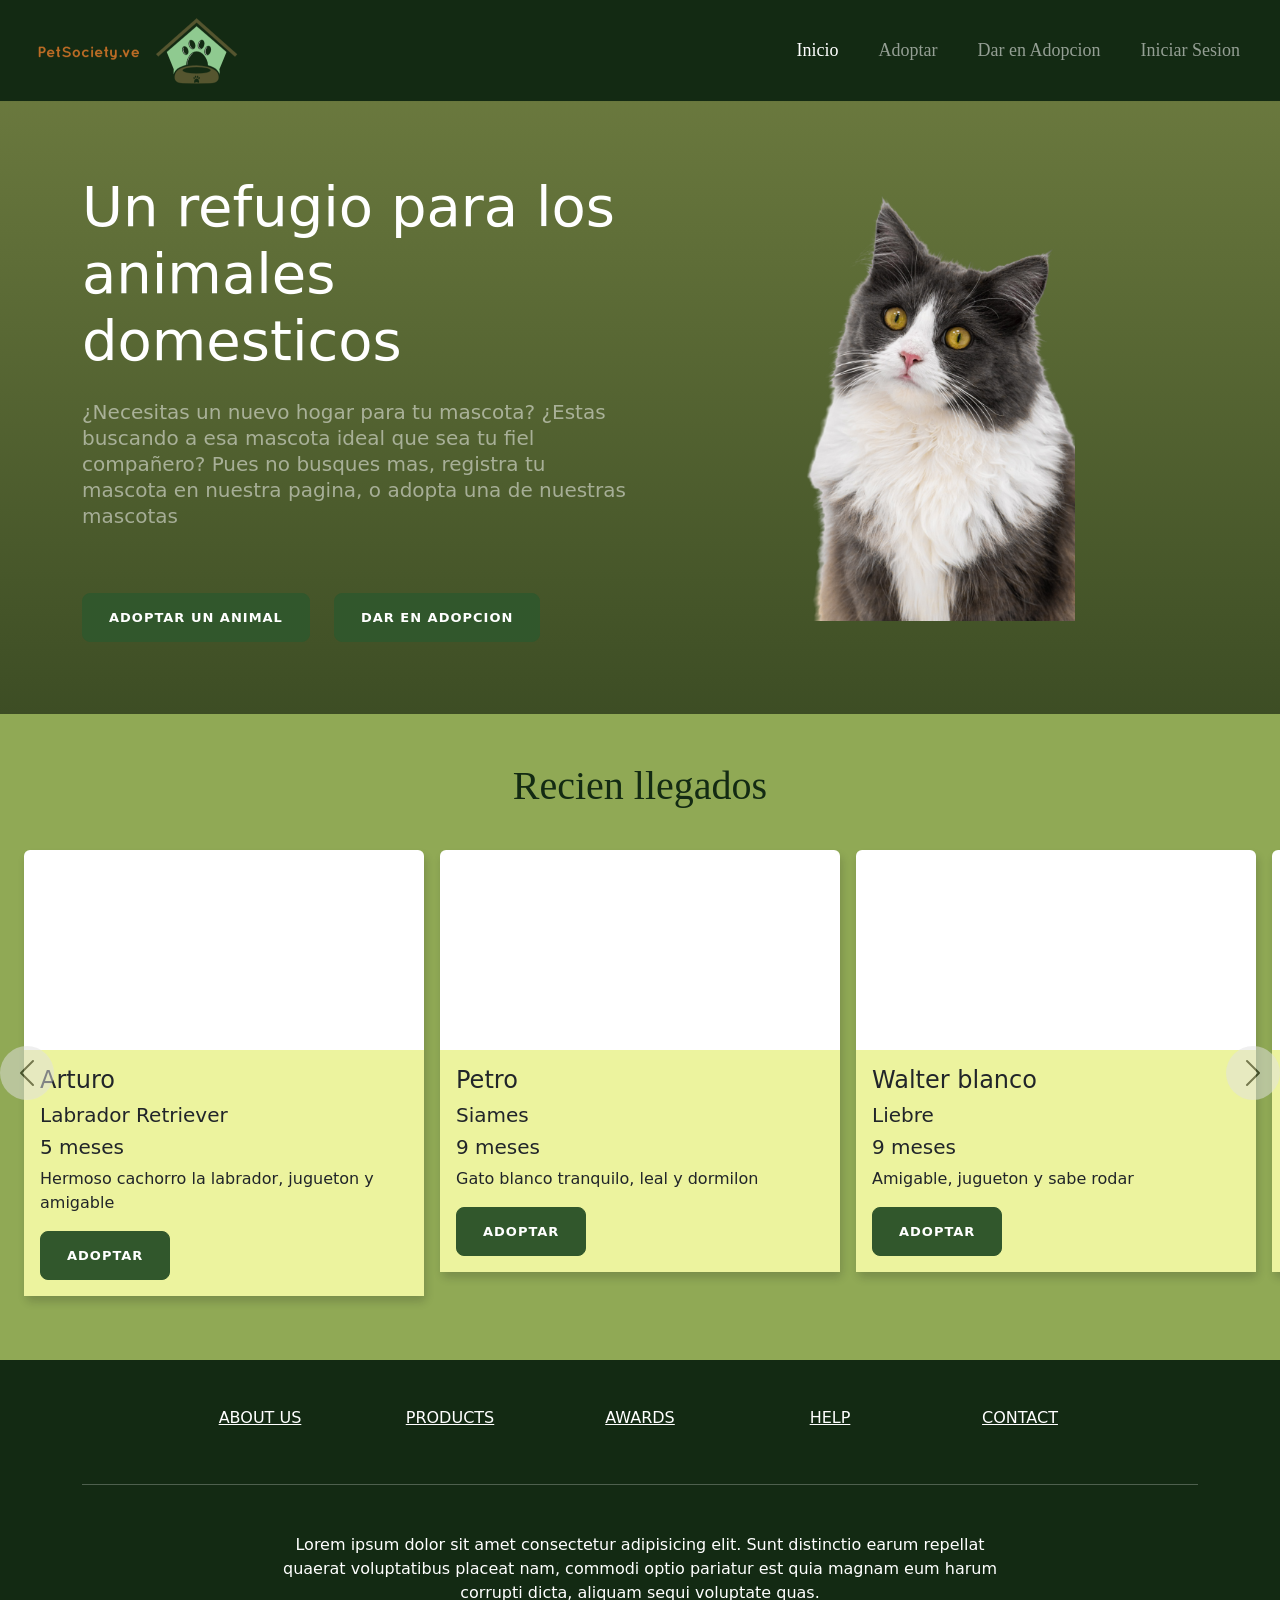
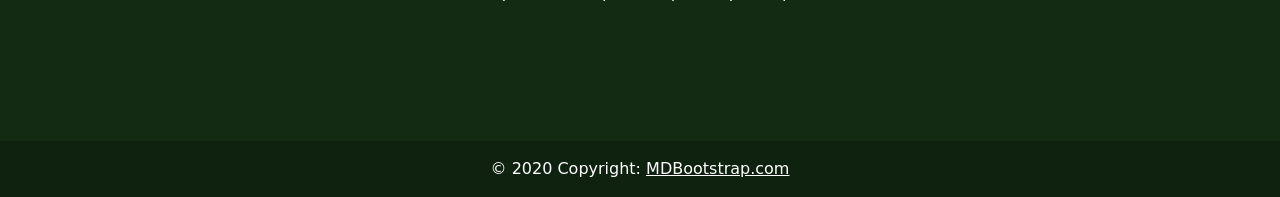
==== index.html @ 2c12a60e "first commit" ====
<!doctype html>
<html lang="en">

<head>
  <title>Title</title>
  <!-- Required meta tags -->
  <meta charset="utf-8">
  <meta name="viewport" content="width=device-width, initial-scale=1, shrink-to-fit=no">

  <!-- Bootstrap CSS v5.2.1 -->
  <link href="https://cdn.jsdelivr.net/npm/bootstrap@5.2.1/dist/css/bootstrap.min.css" rel="stylesheet"
    integrity="sha384-iYQeCzEYFbKjA/T2uDLTpkwGzCiq6soy8tYaI1GyVh/UjpbCx/TYkiZhlZB6+fzT" crossorigin="anonymous">
    <link rel="stylesheet" href="styles/style.css">
  
</head>

<body style="background:#90a955" >
  <header>
   <nav class="navbar navbar-expand-sm navbar-dark navbar-right ">
       <a class="navbar-brand" href="#"><img class="logonav" src="media/flc_design2023010398390.png" alt="logo"></a>
       <button class="navbar-toggler d-lg-none" type="button" data-bs-toggle="collapse" data-bs-target="#collapsibleNavId" aria-controls="collapsibleNavId"
           aria-expanded="false" aria-label="Toggle navigation"></button>
       <div class="collapse navbar-collapse" id="collapsibleNavId">
           <ul class="navbar-nav me-auto mt-2 mt-lg-0" >
               <li class="nav-item">
                   <a class="nav-link active" href="index.html" aria-current="page">Inicio<span class="visually-hidden">(current)</span></a>
               </li>
               <li class="nav-item">
                  <a class="nav-link" href="animal_adopt.html" aria-current="page">Adoptar</a>
               </li>
               <li class="nav-item">
                  <a class="nav-link" href="animal_regist.html" aria-current="page">Dar en Adopcion</a>
               </li>
               <li class="nav-item">
                  <a class="nav-link" href="login.html" aria-current="page">Iniciar Sesion</a>
               </li>
           </ul>
       </div>
   </nav>
  </header>
  <main>
  <!-- Hero -->
<div class="banner-image">
  <div class="container pb-4">
    <div class="row py-5 align-items-center">
      <div class="col-lg-6">
        <h5 class="display-4 mb-4 mt-4 font-weight-bold text-white">Un refugio para los animales domesticos</h5>
        <p class="h5 aa mb-5 pb-3 text-white-50">¿Necesitas un nuevo hogar para tu mascota? ¿Estas buscando a esa mascota ideal que sea tu fiel compañero? Pues no busques mas, registra tu mascota en nuestra pagina, o adopta una de nuestras mascotas</p>
        <div class="d-flex gap-4">
        <a href="animal_adopt.html" class="btn btn-lg btn-hero mr-2 hoverable"><i class="lni lni-apple mr-2"></i> Adoptar un Animal</a>
        <a href="animal_regist.html" class="btn btn-lg btn-hero hoverablee"><i class="lni lni-play-store mr-2"></i> Dar en adopcion</a>
        </div>
      </div>
      <div class="col-lg-6 text-lg-right text-center mt-5 mt-lg-0">
        <div class="banner-phone-image"> <img src="media/gato transparente.png"> </div>
      </div>
    </div>
  </div>
</div>
<!-- Hero -->
<!--Latest animals-->

<h1 class="formtitle mb-4 mt-5">Recien llegados</h1>
<div id="carouselExampleControls" class="carousel mb-5" data-bs-ride="carousel">
  <div class="carousel-inner">
    <div class="carousel-item active">
      <div class="card">
          <img class="card-img-top" src="https://images.unsplash.com/photo-1561495376-dc9c7c5b8726?ixlib=rb-4.0.3&ixid=MnwxMjA3fDB8MHxwaG90by1wYWdlfHx8fGVufDB8fHx8&auto=format&fit=crop&w=580&q=80" alt="">
          <div class="card-body">
                <h4 class="animal-name">Arturo</h4>
                <h5 class="animal-data">Labrador Retriever</h5>
                <h5 class="animal-data">5 meses</h5>
                <p class="animal-descrip">Hermoso cachorro la labrador, jugueton y amigable</p>
                <a href="" class="btn btn-lg btn-hero">Adoptar</a>
          </div>
      </div>
    </div>
    <div class="carousel-item">
      <div class="card">
          <img class="card-img-top" src="https://images.unsplash.com/photo-1472491235688-bdc81a63246e?ixlib=rb-4.0.3&ixid=MnwxMjA3fDB8MHxwaG90by1wYWdlfHx8fGVufDB8fHx8&auto=format&fit=crop&w=870&q=80" alt="">
          <div class="card-body">
                <h4 class="animal-name">Petro</h4>
                <h5 class="animal-data">Siames</h5>
                <h5 class="animal-data">9 meses</h5>
                <p class="animal-descrip">Gato blanco tranquilo, leal y dormilon</p>
                <a href="" class="btn btn-lg btn-hero">Adoptar</a>
          </div>
      </div>
    </div>
    <div class="carousel-item">
      <div class="card">
          <img class="card-img-top" src="https://images.unsplash.com/photo-1589952283406-b53a7d1347e8?ixlib=rb-4.0.3&ixid=MnwxMjA3fDB8MHxwaG90by1wYWdlfHx8fGVufDB8fHx8&auto=format&fit=crop&w=774&q=80" alt="">
          <div class="card-body">
                <h4 class="animal-name">Walter blanco</h4>
                <h5 class="animal-data">Liebre</h5>
                <h5 class="animal-data">9 meses</h5>
                <p class="animal-descrip">Amigable, jugueton y sabe rodar</p>
                <a href="" class="btn btn-lg btn-hero">Adoptar</a>
          </div>
      </div>
    </div>
    <div class="carousel-item">
      <div class="card">
          <img class="card-img-top" src="https://images.unsplash.com/photo-1472491235688-bdc81a63246e?ixlib=rb-4.0.3&ixid=MnwxMjA3fDB8MHxwaG90by1wYWdlfHx8fGVufDB8fHx8&auto=format&fit=crop&w=870&q=80" alt="">
          <div class="card-body">
                <h4 class="animal-name">Petro</h4>
                <h5 class="animal-data">Siames</h5>
                <h5 class="animal-data">9 meses</h5>
                <p class="animal-descrip">Gato blanco tranquilo, leal y dormilon</p>
                <a href="" class="btn btn-lg btn-hero">Adoptar</a>
          </div>
      </div>
    </div>
  </div>
  <button class="carousel-control-prev" type="button" data-bs-target="#carouselExampleControls" data-bs-slide="prev">
    <span class="carousel-control-prev-icon" aria-hidden="true"></span>
    <span class="visually-hidden">Previous</span>
  </button>
  <button class="carousel-control-next" type="button" data-bs-target="#carouselExampleControls" data-bs-slide="next">
    <span class="carousel-control-next-icon" aria-hidden="true"></span>
    <span class="visually-hidden">Next</span>
  </button>
</div>



  </main>
  <!-- Footer -->
  <footer class="text-center text-white" style="background-color: #132A13">
    <!-- Grid container -->
    <div class="container">
      <!-- Section: Links -->
      <section class="mt-5">
        <!-- Grid row-->
        <div class="row text-center d-flex justify-content-center pt-5">
          <!-- Grid column -->
          <div class="col-md-2">
            <h6 class="text-uppercase font-weight-bold">
              <a href="#!" class="text-white">About us</a>
            </h6>
          </div>
          <!-- Grid column -->

          <!-- Grid column -->
          <div class="col-md-2">
            <h6 class="text-uppercase font-weight-bold">
              <a href="#!" class="text-white">Products</a>
            </h6>
          </div>
          <!-- Grid column -->

          <!-- Grid column -->
          <div class="col-md-2">
            <h6 class="text-uppercase font-weight-bold">
              <a href="#!" class="text-white">Awards</a>
            </h6>
          </div>
          <!-- Grid column -->

          <!-- Grid column -->
          <div class="col-md-2">
            <h6 class="text-uppercase font-weight-bold">
              <a href="#!" class="text-white">Help</a>
            </h6>
          </div>
          <!-- Grid column -->

          <!-- Grid column -->
          <div class="col-md-2">
            <h6 class="text-uppercase font-weight-bold">
              <a href="#!" class="text-white">Contact</a>
            </h6>
          </div>
          <!-- Grid column -->
        </div>
        <!-- Grid row-->
      </section>
      <!-- Section: Links -->

      <hr class="my-5" />

      <!-- Section: Text -->
      <section class="mb-5">
        <div class="row d-flex justify-content-center">
          <div class="col-lg-8">
            <p>
              Lorem ipsum dolor sit amet consectetur adipisicing elit. Sunt
              distinctio earum repellat quaerat voluptatibus placeat nam,
              commodi optio pariatur est quia magnam eum harum corrupti
              dicta, aliquam sequi voluptate quas.
            </p>
          </div>
        </div>
      </section>
      <!-- Section: Text -->

      <!-- Section: Social -->
      <section class="text-center mb-5">
        <a href="" class="text-white me-4">
          <i class="fab fa-facebook-f"></i>
        </a>
        <a href="" class="text-white me-4">
          <i class="fab fa-twitter"></i>
        </a>
        <a href="" class="text-white me-4">
          <i class="fab fa-google"></i>
        </a>
        <a href="" class="text-white me-4">
          <i class="fab fa-instagram"></i>
        </a>
        <a href="" class="text-white me-4">
          <i class="fab fa-linkedin"></i>
        </a>
        <a href="" class="text-white me-4">
          <i class="fab fa-github"></i>
        </a>
      </section>
      <!-- Section: Social -->
    </div>
    <!-- Grid container -->

    <!-- Copyright -->
    <div
         class="text-center p-3"
         style="background-color: rgba(0, 0, 0, 0.2)"
         >
      © 2020 Copyright:
      <a class="text-white" href="https://mdbootstrap.com/"
         >MDBootstrap.com</a
        >
    </div>
    <!-- Copyright -->
  </footer>
  <!-- Footer -->

  <!--Jquery-->

  <script src="https://code.jquery.com/jquery-3.6.3.min.js" integrity="sha256-pvPw+upLPUjgMXY0G+8O0xUf+/Im1MZjXxxgOcBQBXU=" crossorigin="anonymous"></script>

  <!-- Bootstrap JavaScript Libraries -->
  <script src="https://cdn.jsdelivr.net/npm/@popperjs/core@2.11.6/dist/umd/popper.min.js"
    integrity="sha384-oBqDVmMz9ATKxIep9tiCxS/Z9fNfEXiDAYTujMAeBAsjFuCZSmKbSSUnQlmh/jp3" crossorigin="anonymous">
  </script>

  <script src="https://cdn.jsdelivr.net/npm/bootstrap@5.2.1/dist/js/bootstrap.min.js"
    integrity="sha384-7VPbUDkoPSGFnVtYi0QogXtr74QeVeeIs99Qfg5YCF+TidwNdjvaKZX19NZ/e6oz" crossorigin="anonymous">
  </script>
  <script src="js/carousel.js"></script>
</body>

</html>
---- styles/style.css ----
/* <--- Estilos Generales ---> */




.formularybody{

    background-color: #90A955;
    align-items: center;
    justify-content: center;

}

.form_image{
    max-height: auto;

}

.messagebox{

    height: 100px !important; 
        
}

.top-form-banner{
        border-top-right-radius:10px;
        border-top-left-radius: 10px;
        width: 745px;
        height: 200px;

}

.top-img-container{

    margin-top: 4rem;
    margin-bottom: -5px;
    align-items: center;
    text-align: center;

}

.formlabel{

    display: block;
    margin-top: 2rem;
    text-align: left;
    font-family: 'Fanwood Text';
    font-style: normal;
    font-weight: 700;
    font-size: 18px;
    line-height: 24px;

    color: #132A13;
}

.formtitle{
    font-family: 'Fanwood Text';
    font-style: normal;
    font-weight: 400;
    font-size: 40px;
    margin-bottom: 10px;
    text-align: center;

    color: #132A13;

}

.formsubtitle{
    font-family: 'Fanwood Text';
    font-style: normal;
    font-weight: 400;
    font-size: 30px;
    margin-top: 10px;

    text-align: center;

    color: #132A13;

}

.form_input{

    width: 100%;
    height: 25px;
    border: solid 1px #132A13;
}

#login_password{

    width: 100%;
    height: 25px;
    border: solid 1px #132A13;
    
}

.radio_container{

    display: flex;
    gap: 5rem;

}

.radiolabel{

    margin-top: 0.5rem;
    text-align: left;
    font-family: 'Fanwood Text';
    font-style: normal;
    font-weight: 300;
    font-size:16px;
    

    color:#132A13;

}

.medium-width{

    display: flex;
    gap: 4rem;

}

.halfcontainer{

    width: 50%;

}

.hyperlink{
    color: #4F772D;
    cursor: pointer;

}

.hoverable:hover{
    background:#132A13 !important ;
   
    color: #FFFFFF !important;
    cursor: pointer !important;
}

.formbody{

background-color: #90A955;

}

/* <-----Barra de navegacion ---->*/
.navbar{

    padding-left: 2rem;
    padding-right: 2rem;
    background-color: #132A13;
}

.logonav{

    width: 100%;
    height: 75px;
    }

.navbar-toggler{

background-color: white;

}

.navbar-collapse{

text-align: center;

}

.navbar-nav{

    justify-content: end;
    flex: auto;}


.nav-link {


    font-family: 'Fanwood Text';
    padding-left: 2rem !important;
    font-size: 18px;
    padding-left: 2rem !important;
 
    
}

/* <--- Estilos Login ---> */

.loginform_container{

    display: flex;
    position: absolute;
    top: 50%;
    left: 50%;
    transform: translate(-50%,-50%);
    text-align: center;
    justify-content: center;
    width: 80%;

}

.formulario_login{
    background-color: #ECF39E;
    border-top-right-radius:10px;
    border-bottom-right-radius: 10px;
    padding-top: 1rem;
    padding-left: 4rem;
    padding-right: 4rem;
    
}

.loginform_button{
    background: #31572C;
    border-radius: 15px;
    padding: 1rem;
    font-family: 'Fanwood Text';
    font-style: normal;
    font-weight: 400;
    font-size: 18px;
    line-height: 10rem;
    color: #FFFFFF;
    
}

/* <--- Estilos Registro ---> */


.regis_formlabel{

    display: block;
    margin-top: 2rem;
    text-align: left;
    font-family: 'Fanwood Text';
    font-style: normal;
    font-weight: 700;
    font-size: 18px;
    line-height: 24px;

    color: #132A13;
}

.registform_container{
     display: flex;
  

    text-align: center;
    justify-content: center;
    width: 100%;
    margin-top: 4rem;
    margin-bottom: 4rem;
}

.formulario_registro{
     background-color: #ECF39E;
    border-top-right-radius:10px;
    border-top-left-radius: 10px;
    border-bottom-right-radius:10px;
    border-bottom-left-radius: 10px;
    padding-top: 1rem;
    padding-left: 3rem;
    padding-right: 3rem;
    min-width: 650px ;
    padding-bottom: 1rem;
    max-width: fit-content;
    
    margin-bottom: 1rem;


}

.registform_button{
    background: #31572C;
    border-radius: 15px;
    padding-top: 1rem;
    padding-bottom:1rem ;
    padding-left: 2rem;
    padding-right: 2rem;
    font-family: 'Fanwood Text';
    font-style: normal;
    font-weight: 400;
    font-size: 18px;
    line-height: 10rem;
    color: #FFFFFF;
    
}

.p_registrar{
    margin-top: 5rem;
    font-family: 'Fanwood Text';
    font-style: normal;
    font-weight: 400;
    font-size: 20px;
    line-height: 24px;
    text-align: center;

    color: #132A13;
}


/* <---- Registro Animales Estilo ----> */

.animalform_container{
    display: flex;
  
   
    text-align: center;
    justify-content: center;
    width: 100%;
    margin-bottom: 4rem;
}

.formulario_animal{
     background-color: #ECF39E;
    border-bottom-right-radius:10px;
    border-bottom-left-radius: 10px;
    padding-top: 1rem;
    padding-left: 3rem;
    padding-right: 3rem;
    min-width: 650px ;
    padding-bottom: 1rem;
    max-width: fit-content;
    
    margin-bottom: 1rem;


}




@media (max-width:767px) {

.radio_container {
    display: flex;
    gap: 5rem;
    text-align: center;
    justify-content: center;
}
    .form_image{

        display: none;
    }
    
    .formtitle{
        font-size: 30px;
    }

    .formsubtitle{
    
        font-size: 25px;
    }
    .formulario_login{
  
        padding-left: 2rem;
        padding-right: 2rem;
        
    }

    .registform_container {
        display: flex;
        text-align: center;
        justify-content: center;
        width: 90%;
        margin-top: 4rem;
        margin-bottom: 4rem;
        margin-right: 1rem;
        margin-left: 1rem;

    }

    .formulario_registro{

        min-width: 200px;
    }

    .medium-width {
        display: block;
        gap: 4rem;
    }
    .halfcontainer {
        width: 100%;
        display: block;
    }

    .regis_formlabel{

        text-align: center;

    }

      .animalform_container {
    display: flex;
    text-align: center;
    justify-content: center;
    width: 100%;
    margin-bottom: 4rem;
    /* margin-right: 1rem; */
    /* margin-left: 1rem; */
    }

    .formulario_animal{

        min-width: 200px;
    }

    .top-form-banner {
    border-top-right-radius: 10px;
    border-top-left-radius: 10px;
    width: 100%;
    height: 180px;
    }
}


/* <------ Hero -------->*/

.btn {
    padding: 14px 26px;
    font-weight: 700;
    font-size: 13px;
    letter-spacing: 1px;
    text-transform: uppercase;
}
.btn-hero {
    background-color: #31572C;
    border-color: #31572C;
    color: #FFFFFF;
}

.btn-hero:hover{

background:#132A13 !important;
   
    color: #FFFFFF !important;
    cursor: pointer !important;


}
.banner-image{
    background: linear-gradient(rgba(96, 108, 56, 0.8), rgba(40, 54, 24, 0.8)), url(https://images.unsplash.com/photo-1660739675627-ab1b48421122?ixlib=rb-4.0.3&ixid=MnwxMjA3fDB8MHxwaG90by1wYWdlfHx8fGVufDB8fHx8&auto=format&fit=crop&w=872&q=80);
    background-size: cover;
    background-position: center;
}
.banner-phone-image img{
    width:300px;
}
.star-rating a{
color:rgba(255,255,255,0.5);
margin-right:10px;
}
.star-rating a:hover{
color:#fff;
}
.aa{
line-height:26px;    
}


/* Latest Added */


.card-img-top{

    max-height: 200px;
    min-height: 200px;

}

.card-body{

    background-color: #ecf39e;


}

.card{
    border: none;
}

.carousel-control-next-icon,
.carousel-control-prev-icon {
  filter: invert(1);
}


@media screen and (min-width: 576px){

  .carousel-inner {
    display: flex;
  }
  .carousel-item {
    margin-right: 0;
    flex: 0 0 33.333333%;
    display: block;
  }
}

.carousel-inner{
    padding: 1em;
}
.card{
    margin: 0 .5em;
    box-shadow: 2px 6px 8px 0 rgba(22, 22, 26, 0.18);
    border: none;
}
.carousel-control-prev, .carousel-control-next{
    background-color: #e1e1e1;
    width: 6vh;
    height: 6vh;
    border-radius: 50%;
    top: 50%;
    transform: translateY(-50%);
}


/*Informacion del animal */

.animalinfo_container{

   background-color: #ECF39E;
   border-top-right-radius:10px;
   border-bottom-right-radius: 10px;
   margin:5rem;

}
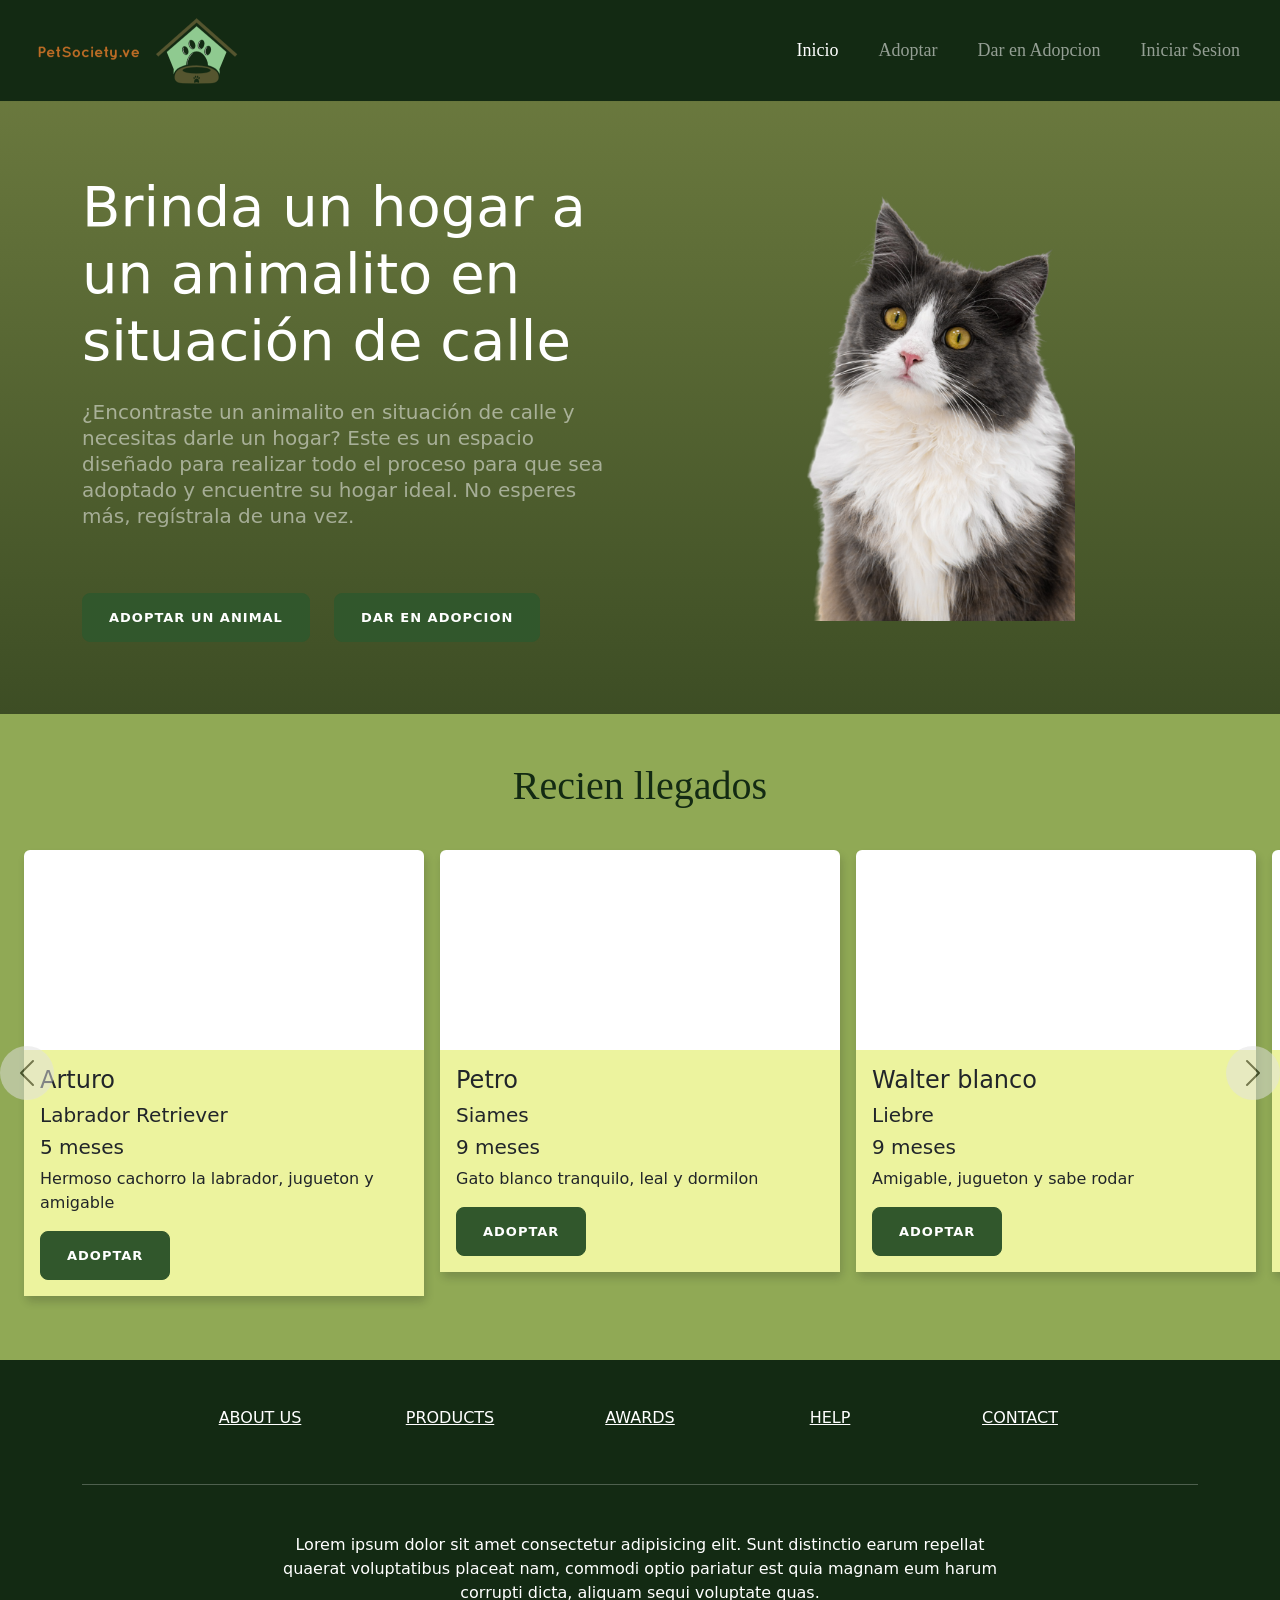
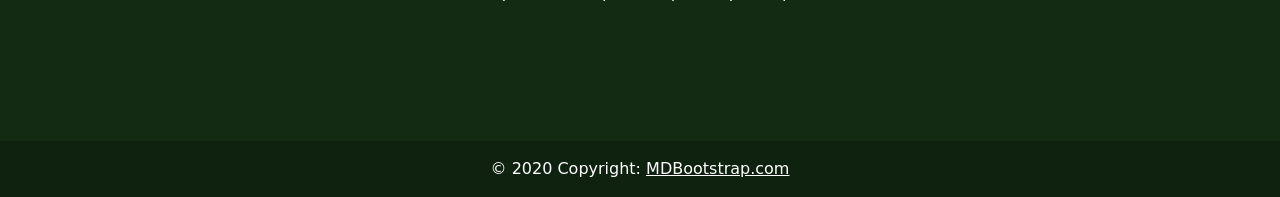
==== commit 31cc92d5: "changed texts" ====
--- a/index.html
+++ b/index.html
@@ -44,8 +44,8 @@
   <div class="container pb-4">
     <div class="row py-5 align-items-center">
       <div class="col-lg-6">
-        <h5 class="display-4 mb-4 mt-4 font-weight-bold text-white">Un refugio para los animales domesticos</h5>
-        <p class="h5 aa mb-5 pb-3 text-white-50">¿Necesitas un nuevo hogar para tu mascota? ¿Estas buscando a esa mascota ideal que sea tu fiel compañero? Pues no busques mas, registra tu mascota en nuestra pagina, o adopta una de nuestras mascotas</p>
+        <h5 class="display-4 mb-4 mt-4 font-weight-bold text-white">Brinda un hogar a un animalito en situación de calle</h5>
+        <p class="h5 aa mb-5 pb-3 text-white-50"> ¿Encontraste un animalito en situación de calle y necesitas darle un hogar? Este es un espacio diseñado para realizar todo el proceso para que sea adoptado y encuentre su hogar ideal. No esperes más, regístrala de una vez.</p>
         <div class="d-flex gap-4">
         <a href="animal_adopt.html" class="btn btn-lg btn-hero mr-2 hoverable"><i class="lni lni-apple mr-2"></i> Adoptar un Animal</a>
         <a href="animal_regist.html" class="btn btn-lg btn-hero hoverablee"><i class="lni lni-play-store mr-2"></i> Dar en adopcion</a>
